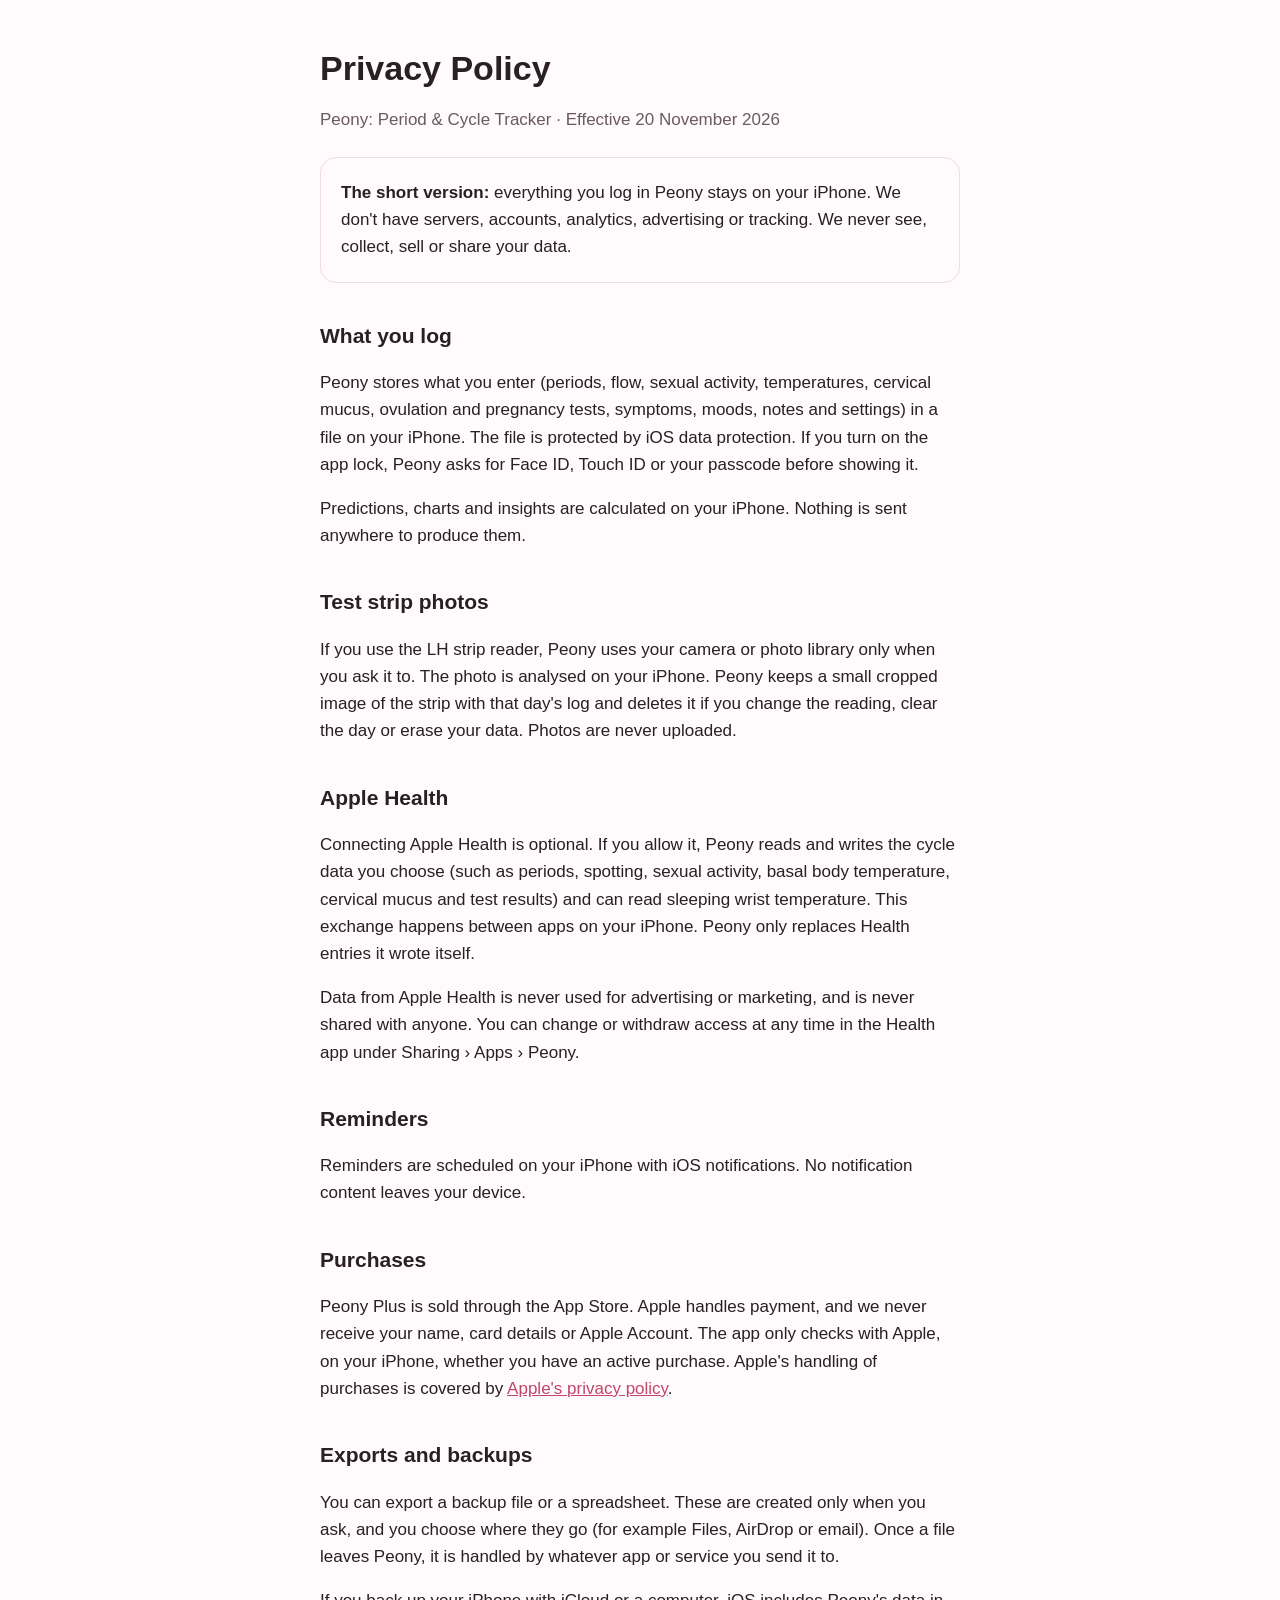
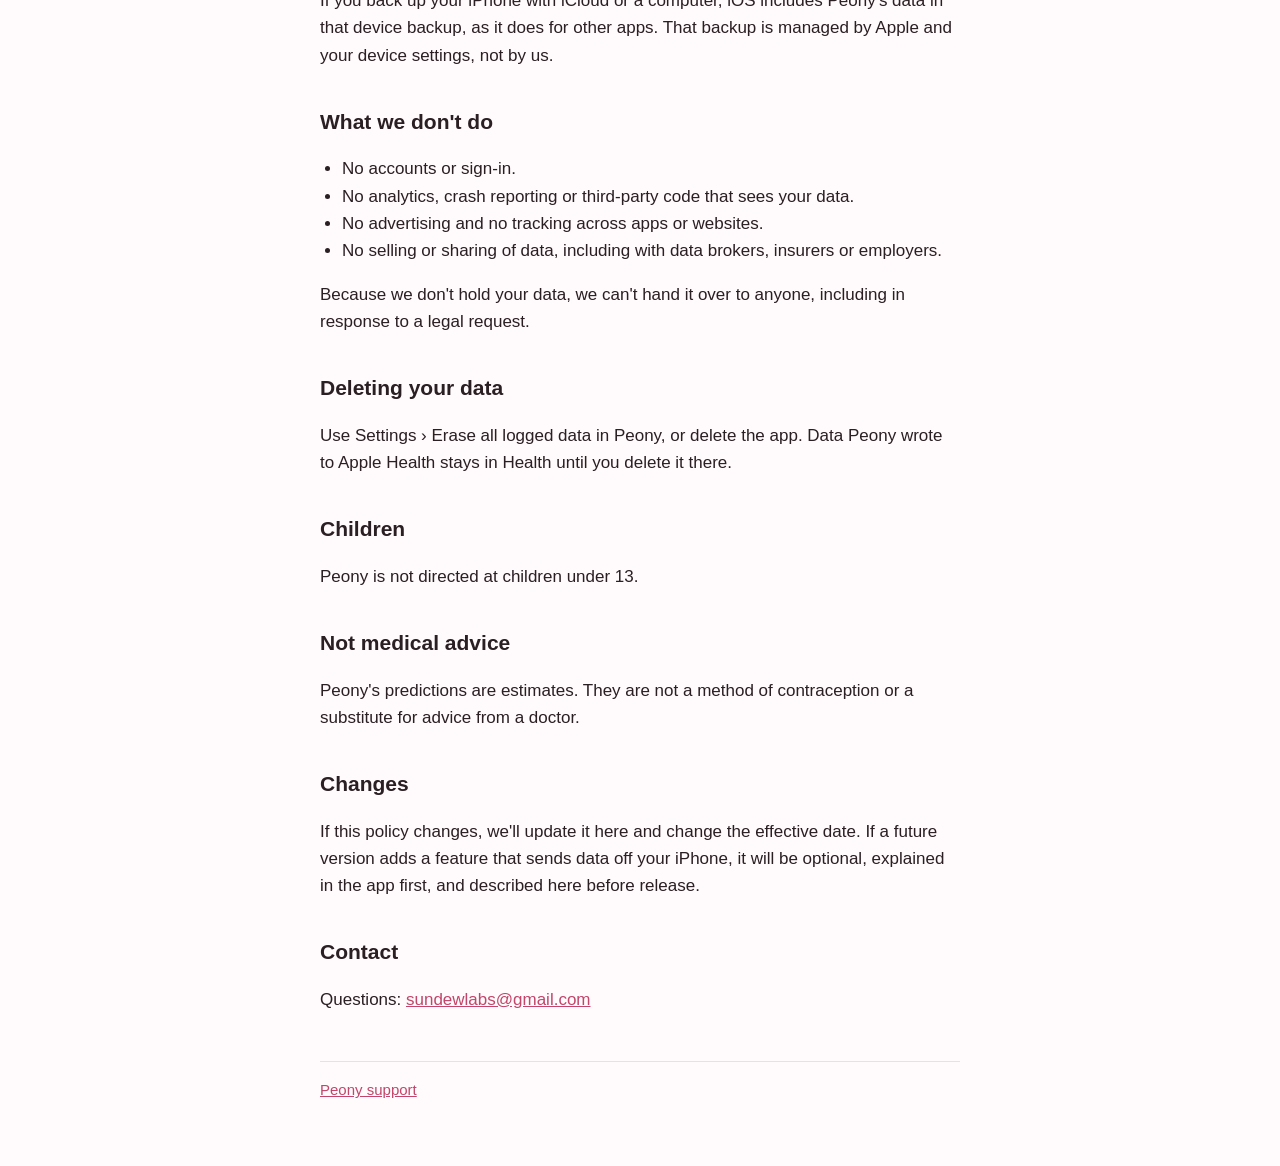
==== privacy.html @ d475216e "Create privacy.html" ====
<!doctype html>
<html lang="en">
<head>
<meta charset="utf-8">
<meta name="viewport" content="width=device-width, initial-scale=1">
<title>Peony Privacy Policy</title>
<link rel="stylesheet" href="style.css">
</head>
<body>
<main>
<h1>Privacy Policy</h1>
<p class="muted">Peony: Period &amp; Cycle Tracker · Effective 20 November 2026</p>

<div class="summary">
<p><strong>The short version:</strong> everything you log in Peony stays on your iPhone. We don't have servers, accounts, analytics, advertising or tracking. We never see, collect, sell or share your data.</p>
</div>

<h2>What you log</h2>
<p>Peony stores what you enter (periods, flow, sexual activity, temperatures, cervical mucus, ovulation and pregnancy tests, symptoms, moods, notes and settings) in a file on your iPhone. The file is protected by iOS data protection. If you turn on the app lock, Peony asks for Face ID, Touch ID or your passcode before showing it.</p>
<p>Predictions, charts and insights are calculated on your iPhone. Nothing is sent anywhere to produce them.</p>

<h2>Test strip photos</h2>
<p>If you use the LH strip reader, Peony uses your camera or photo library only when you ask it to. The photo is analysed on your iPhone. Peony keeps a small cropped image of the strip with that day's log and deletes it if you change the reading, clear the day or erase your data. Photos are never uploaded.</p>

<h2>Apple Health</h2>
<p>Connecting Apple Health is optional. If you allow it, Peony reads and writes the cycle data you choose (such as periods, spotting, sexual activity, basal body temperature, cervical mucus and test results) and can read sleeping wrist temperature. This exchange happens between apps on your iPhone. Peony only replaces Health entries it wrote itself.</p>
<p>Data from Apple Health is never used for advertising or marketing, and is never shared with anyone. You can change or withdraw access at any time in the Health app under Sharing › Apps › Peony.</p>

<h2>Reminders</h2>
<p>Reminders are scheduled on your iPhone with iOS notifications. No notification content leaves your device.</p>

<h2>Purchases</h2>
<p>Peony Plus is sold through the App Store. Apple handles payment, and we never receive your name, card details or Apple Account. The app only checks with Apple, on your iPhone, whether you have an active purchase. Apple's handling of purchases is covered by <a href="https://www.apple.com/legal/privacy/">Apple's privacy policy</a>.</p>

<h2>Exports and backups</h2>
<p>You can export a backup file or a spreadsheet. These are created only when you ask, and you choose where they go (for example Files, AirDrop or email). Once a file leaves Peony, it is handled by whatever app or service you send it to.</p>
<p>If you back up your iPhone with iCloud or a computer, iOS includes Peony's data in that device backup, as it does for other apps. That backup is managed by Apple and your device settings, not by us.</p>

<h2>What we don't do</h2>
<ul>
<li>No accounts or sign-in.</li>
<li>No analytics, crash reporting or third-party code that sees your data.</li>
<li>No advertising and no tracking across apps or websites.</li>
<li>No selling or sharing of data, including with data brokers, insurers or employers.</li>
</ul>
<p>Because we don't hold your data, we can't hand it over to anyone, including in response to a legal request.</p>

<h2>Deleting your data</h2>
<p>Use Settings › Erase all logged data in Peony, or delete the app. Data Peony wrote to Apple Health stays in Health until you delete it there.</p>

<h2>Children</h2>
<p>Peony is not directed at children under 13.</p>

<h2>Not medical advice</h2>
<p>Peony's predictions are estimates. They are not a method of contraception or a substitute for advice from a doctor.</p>

<h2>Changes</h2>
<p>If this policy changes, we'll update it here and change the effective date. If a future version adds a feature that sends data off your iPhone, it will be optional, explained in the app first, and described here before release.</p>

<h2>Contact</h2>
<p>Questions: <a href="mailto:sundewlabs@gmail.com">sundewlabs@gmail.com</a></p>

<footer class="muted"><a href="index.html">Peony support</a></footer>
</main>
</body>
</html>
---- style.css ----
:root { --bg: #fffafb; --text: #2a1f23; --muted: #6b5a60; --accent: #c2456b; --line: #f0dde3; }
@media (prefers-color-scheme: dark) { :root { --bg: #1a1316; --text: #f5eaee; --muted: #b9a5ad; --accent: #f07a9c; --line: #3a2a30; } }
* { box-sizing: border-box; }
body { margin: 0; background: var(--bg); color: var(--text); font: 17px/1.6 -apple-system, BlinkMacSystemFont, "Segoe UI", sans-serif; }
main { max-width: 680px; margin: 0 auto; padding: 48px 20px 64px; }
h1 { font-size: 34px; line-height: 1.2; margin: 0 0 4px; }
h2 { font-size: 21px; margin: 36px 0 8px; }
p, li { color: var(--text); }
.muted { color: var(--muted); }
a { color: var(--accent); }
ul { padding-left: 22px; }
.summary { border: 1px solid var(--line); border-radius: 16px; padding: 4px 20px; margin: 24px 0; }
footer { margin-top: 48px; border-top: 1px solid var(--line); padding-top: 16px; font-size: 15px; }
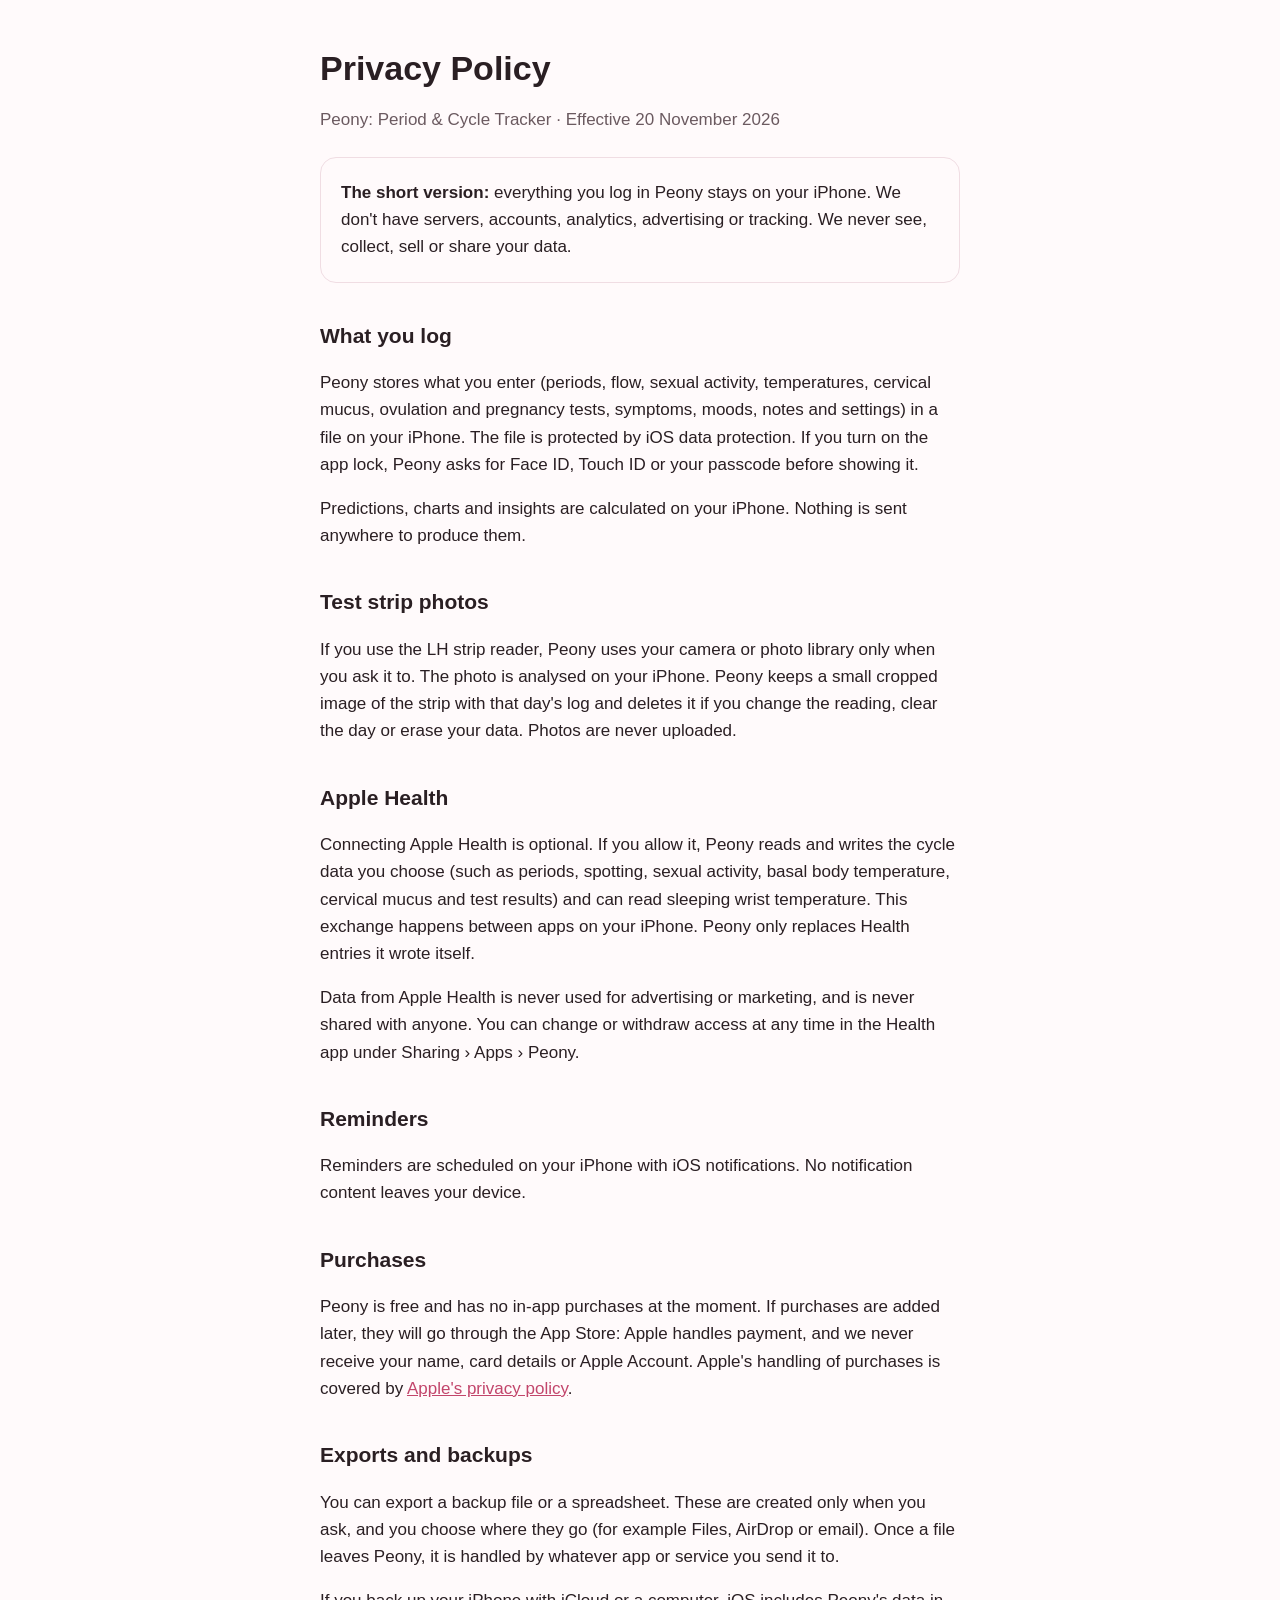
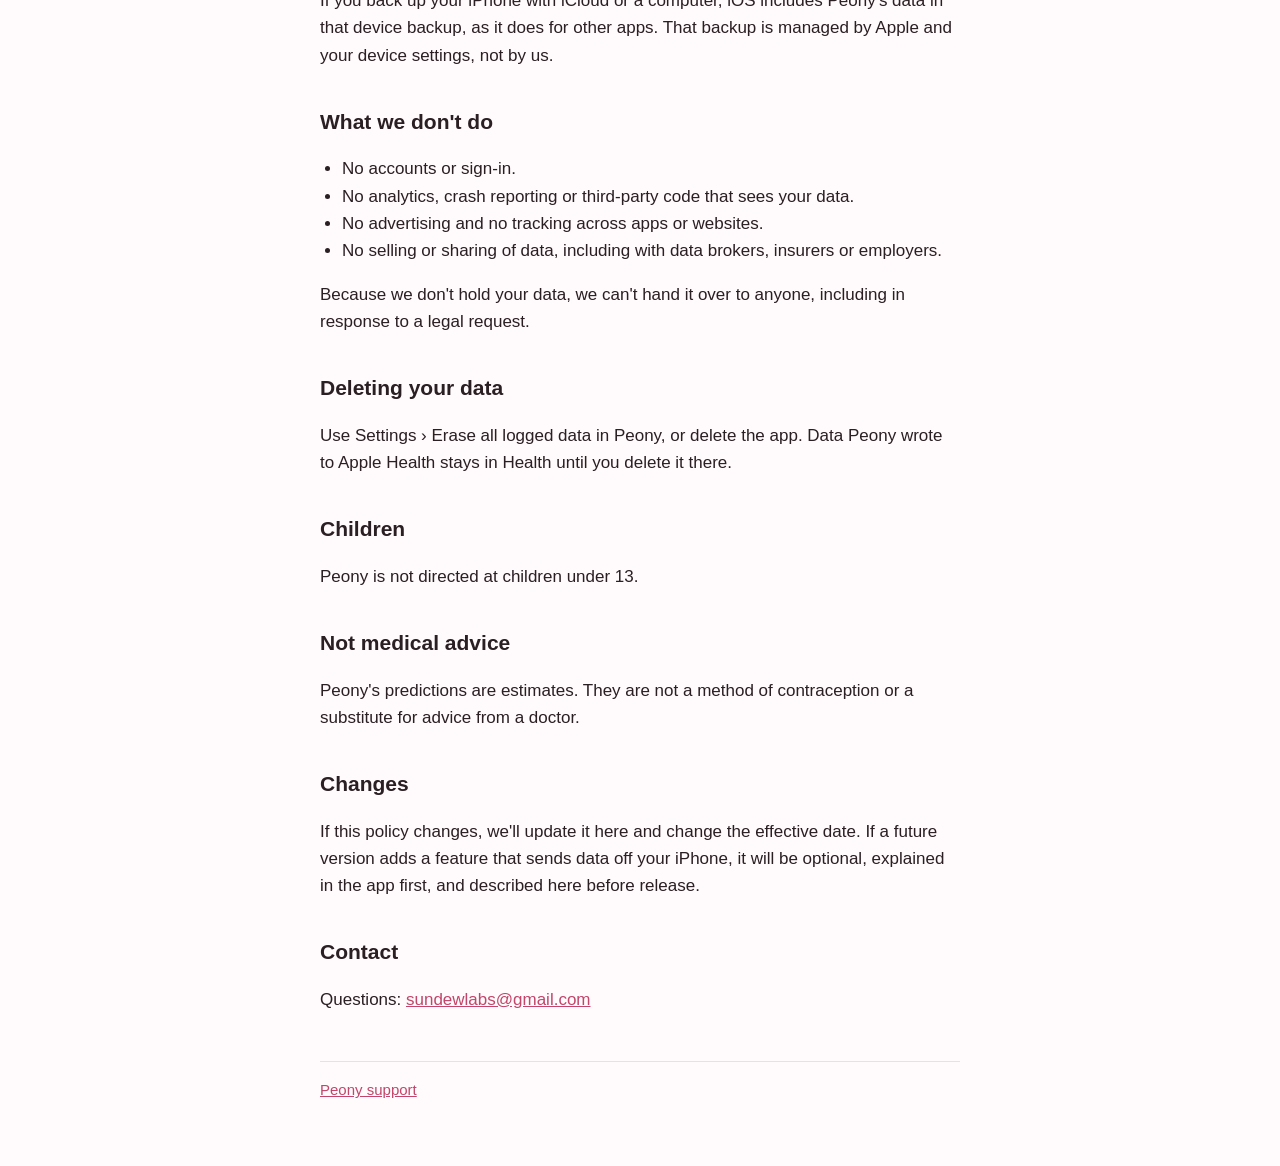
==== commit 00b77d71: "Create privacy.html" ====
--- a/privacy.html
+++ b/privacy.html
@@ -30,7 +30,7 @@
 <p>Reminders are scheduled on your iPhone with iOS notifications. No notification content leaves your device.</p>
 
 <h2>Purchases</h2>
-<p>Peony Plus is sold through the App Store. Apple handles payment, and we never receive your name, card details or Apple Account. The app only checks with Apple, on your iPhone, whether you have an active purchase. Apple's handling of purchases is covered by <a href="https://www.apple.com/legal/privacy/">Apple's privacy policy</a>.</p>
+<p>Peony is free and has no in-app purchases at the moment. If purchases are added later, they will go through the App Store: Apple handles payment, and we never receive your name, card details or Apple Account. Apple's handling of purchases is covered by <a href="https://www.apple.com/legal/privacy/">Apple's privacy policy</a>.</p>
 
 <h2>Exports and backups</h2>
 <p>You can export a backup file or a spreadsheet. These are created only when you ask, and you choose where they go (for example Files, AirDrop or email). Once a file leaves Peony, it is handled by whatever app or service you send it to.</p>
